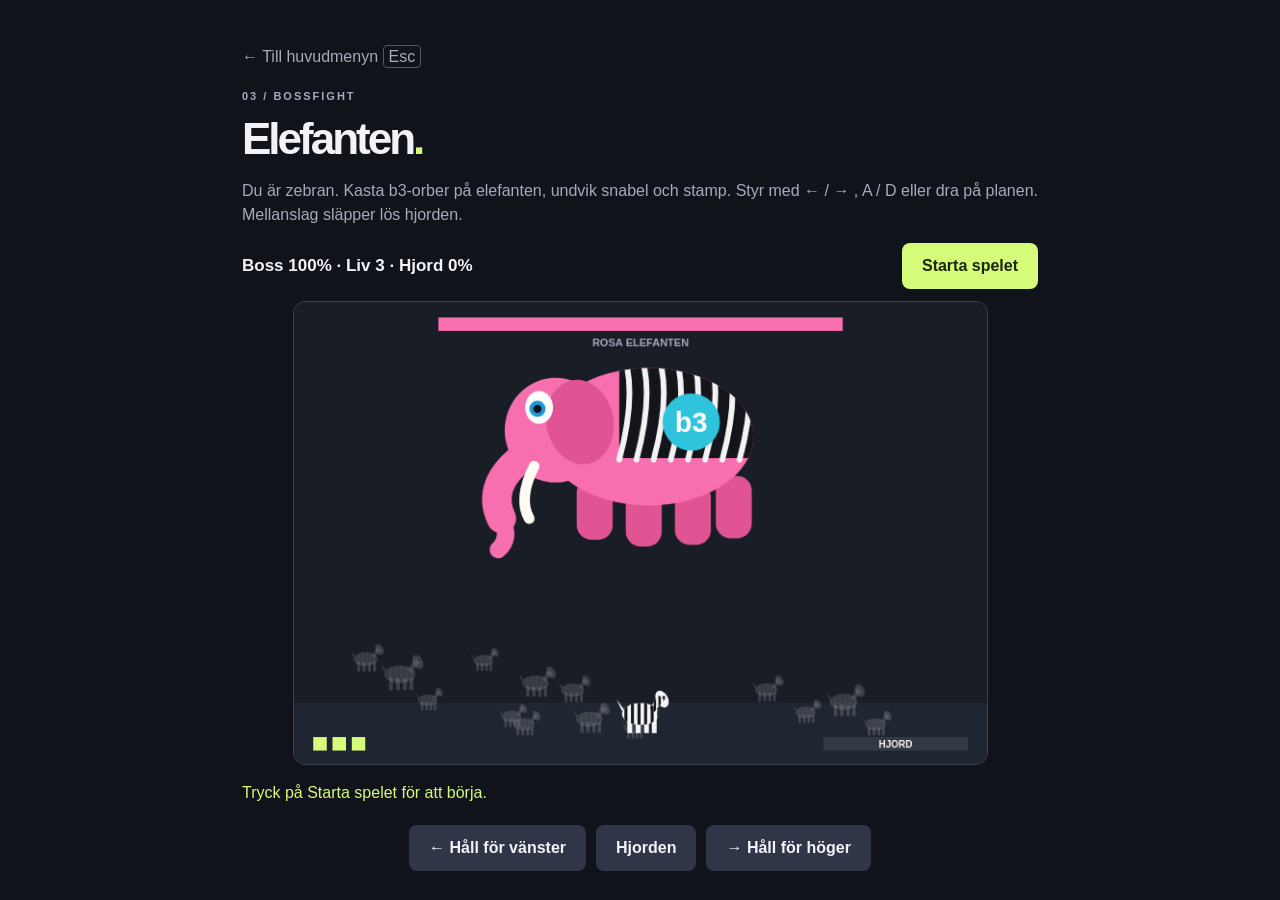
==== games/elefanten/index.html @ 86b00150 "init commit" ====
<!doctype html>
<html lang="sv"><head><meta charset="utf-8"><meta name="viewport" content="width=device-width, initial-scale=1"><title>Elefanten · B3 Vibe</title><link rel="stylesheet" href="../../style.css"><script src="../common.js" defer></script><script src="game.js" defer></script></head><body><main class="game-shell"><a class="back-link" href="../../index.html">← Till huvudmenyn <kbd>Esc</kbd></a><header class="game-header"><p class="eyebrow">03 / BOSSFIGHT</p><h1>Elefanten<span>.</span></h1><p>Du är zebran. Kasta b3-orber på elefanten, undvik snabel och stamp. Styr med ← / → , A / D eller dra på planen. Mellanslag släpper lös hjorden.</p></header><div class="toolbar"><span class="stats">Boss <span id="boss-hp">100</span>% · Liv <span id="lives">3</span> · Hjord <span id="herd">0</span>%</span><button class="primary" id="start">Starta spelet</button></div><canvas id="board" width="720" height="480" aria-label="Bossfight mot en stor rosa elefant. Styr zebran i sidled med piltangenterna."></canvas><p id="status" role="status">Tryck på Starta spelet för att börja.</p><div class="touch-controls" aria-label="Styrning"><button class="control" data-move="left" aria-label="Flytta vänster">← Håll för vänster</button><button class="control" id="herd-button" aria-label="Kalla på hjorden">Hjorden</button><button class="control" data-move="right" aria-label="Flytta höger">→ Håll för höger</button></div></main></body></html>
---- style.css ----
:root{color-scheme:dark;--bg:#11131b;--panel:#1b1e29;--text:#f3f3f7;--muted:#a6aabb;--lime:#d5fb78;--purple:#b9a0ff;--orange:#ffb18b;--pink:#f76fae;--teal:#2fc4dc}
*{box-sizing:border-box}body{margin:0;background:var(--bg);color:var(--text);font-family:Arial,Helvetica,sans-serif;line-height:1.5}a{color:inherit;text-decoration:none}button{font:inherit;cursor:pointer}button,a{-webkit-tap-highlight-color:transparent}button:focus-visible,a:focus-visible{outline:3px solid white;outline-offset:5px}.portal,.game-shell{max-width:1160px;margin:auto;padding:32px 32px 24px}.brand{display:flex;align-items:center;justify-content:space-between;gap:16px}.brand a{font-size:25px;font-weight:900;letter-spacing:-1px}.brand a span{color:var(--lime);margin-left:5px}.logo-link{display:block;line-height:0}.logo{display:block;height:40px;width:auto;color:#fff}.badge,.eyebrow{font-size:11px;font-weight:700;letter-spacing:2px}.badge{border:1px solid #3b3f4c;border-radius:20px;padding:7px 12px;color:var(--muted)}.eyebrow{color:var(--lime)}h1{font-size:clamp(40px,6vw,72px);letter-spacing:-3px;line-height:1.06;margin:20px 0}h1 span{color:var(--lime)}.section-title{display:flex;align-items:center;justify-content:space-between;margin-top:56px;margin-bottom:18px}h2{font-size:20px;margin:0}.section-title>span{font-size:12px;color:var(--muted)}.game-grid{display:grid;grid-template-columns:repeat(3,1fr);gap:22px}.game-card{overflow:hidden;background:var(--panel);border:1px solid #303440;border-radius:16px;transition:transform .18s,border-color .18s}.game-card:hover{transform:translateY(-5px);border-color:var(--lime)}.game-art{height:185px;position:relative;overflow:hidden;background:#252f25;background-image:linear-gradient(#ffffff07 1px,transparent 1px),linear-gradient(90deg,#ffffff07 1px,transparent 1px);background-size:24px 24px}.game-art i{position:absolute;display:block}.snake .game-art i{width:25px;height:25px;background:var(--lime);border-radius:5px;left:calc(24% + 24px);top:91px}.snake .game-art i:nth-child(2){left:24%;top:91px}.snake .game-art i:nth-child(3){left:24%;top:67px}.snake .game-art i:nth-child(4){left:24%;top:43px}.snake .game-art i:nth-child(5){left:calc(24% + 48px)}.snake .game-art i:nth-child(6){left:calc(24% + 72px)}.snake .game-art i:nth-child(7){left:calc(24% + 96px)}.snake .game-art i:last-child{left:72%;top:44px;background:var(--orange);width:16px;height:16px;border-radius:50%}.pong .game-art{background-color:#302a45}.pong .game-art i{display:none}.pong .game-art i:nth-child(1),.pong .game-art i:nth-child(2){display:block;width:9px;height:59px;background:var(--purple);left:20%;top:35px;border-radius:4px}.pong .game-art i:nth-child(2){left:auto;right:20%;top:91px}.pong .game-art i:nth-child(3){display:block;width:14px;height:14px;background:#fff;border-radius:50%;left:58%;top:90px}.pong .game-art:after{content:'';position:absolute;left:50%;height:100%;border-left:2px dashed #ffffff25}.memory .game-art{background-color:#3a2b29;display:grid;grid-template-columns:repeat(4,36px);grid-template-rows:repeat(2,48px);gap:8px;align-content:center;justify-content:center}.memory .game-art i{position:relative;background:var(--orange);border-radius:5px;transform:rotate(-6deg)}.memory .game-art i:nth-child(3n){background:#735a55}.memory .game-art i:after{content:'✦';display:block;text-align:center;color:#48332b;font-size:24px;line-height:48px}.elefanten .game-art{background-color:#3b2532}.elefanten .game-art i{border-radius:13px}.elefanten .game-art i:nth-child(1){width:104px;height:64px;background:var(--pink);left:40%;top:54px}.elefanten .game-art i:nth-child(2){width:62px;height:60px;border-radius:50%;background:var(--pink);left:22%;top:56px}.elefanten .game-art i:nth-child(3){width:15px;height:46px;border-radius:8px;background:var(--pink);left:24%;top:104px;transform:rotate(16deg)}.elefanten .game-art i:nth-child(4){width:62px;height:38px;border-radius:9px;left:calc(40% + 32px);top:56px;background:repeating-linear-gradient(104deg,#14151a 0 7px,#f3f3f6 7px 12px)}.elefanten .game-art i:nth-child(5){width:34px;height:34px;border-radius:50%;background:var(--teal);left:calc(40% + 42px);top:72px;font:700 15px/34px Arial;font-style:normal;color:#fff;text-align:center}.elefanten .game-art i:nth-child(5):after{content:'b3'}.elefanten .game-art i:nth-child(6),.elefanten .game-art i:nth-child(7){width:21px;height:32px;border-radius:0 0 9px 9px;background:#e05494;left:calc(40% + 14px);top:116px}.elefanten .game-art i:nth-child(7){left:calc(40% + 68px)}.elefanten .game-art i:nth-child(8){width:42px;height:23px;border-radius:8px;left:7%;top:134px;background:repeating-linear-gradient(100deg,#14151a 0 5px,#f3f3f6 5px 9px)}.elefanten .eyebrow{color:var(--pink)}.card-body{padding:23px}.card-body .eyebrow{margin:0}.pong .eyebrow{color:var(--purple)}.memory .eyebrow{color:var(--orange)}h3{font-size:29px;margin:8px 0}.card-body>p:not(.eyebrow){font-size:14px;color:var(--muted);min-height:42px}.card-body small{color:var(--muted);font-size:11px}.card-action{display:block;border-top:1px solid #353844;margin-top:20px;padding-top:15px;font-weight:700;font-size:14px}footer{display:flex;justify-content:space-between;gap:20px;margin-top:42px;color:var(--muted);font-size:10px;letter-spacing:1px}kbd{border:1px solid #555965;padding:2px 5px;border-radius:4px;font-family:inherit}body:has(>.game-shell){display:flex;min-height:100dvh}.game-shell{max-width:860px;width:100%}.back-link{display:inline-block;color:var(--muted);padding:8px 0}.game-header h1{font-size:44px;margin:12px 0 8px}.game-header p{color:var(--muted)}.toolbar{display:flex;justify-content:space-between;align-items:center;gap:12px;flex-wrap:wrap;margin:16px 0 12px}.stats{font-size:17px;font-weight:700}.primary,.control{border:0;border-radius:8px;background:var(--lime);color:#1c2510;padding:11px 20px;font-weight:700}.control{background:#303647;color:var(--text);min-width:50px;touch-action:none}canvas{display:block;width:auto;height:auto;max-width:100%;max-height:calc(100dvh - 436px);margin:0 auto;background:#181d26;border:1px solid #3b4250;border-radius:12px;touch-action:none}#status{min-height:28px;color:var(--lime)}.touch-controls{display:flex;gap:10px;justify-content:center;flex-wrap:wrap;margin-top:16px}.memory-board{display:grid;grid-template-columns:repeat(4,1fr);gap:12px;width:100%;max-width:calc((100dvh - 436px)*1.2);margin:0 auto}.memory-card{aspect-ratio:1.2;background:#343042;border:1px solid #5b4f6e;border-radius:12px;color:var(--purple);font-size:clamp(25px,5vw,45px)}.memory-card.revealed{background:#eee7fb;color:#241b30}.memory-card.matched{background:#31442d;border-color:#88ad61;color:var(--lime)}.error{color:var(--orange)}@media(max-width:720px){.game-grid{grid-template-columns:1fr}.portal,.game-shell{padding:24px 20px}.game-art{height:165px}.badge{font-size:8px}footer{flex-direction:column}.section-title{margin-top:38px}.section-title>span{font-size:10px}.memory-board{gap:8px}}
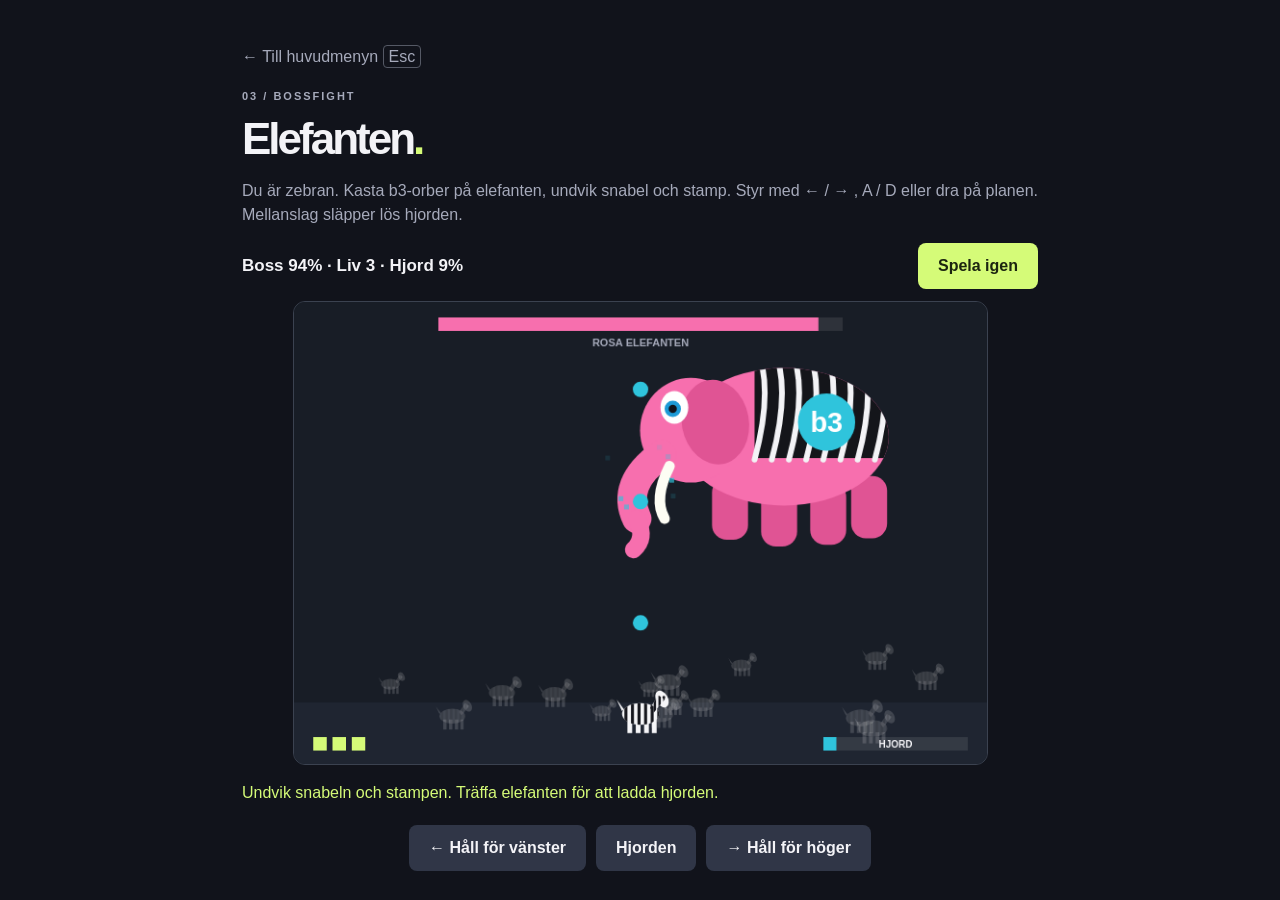
==== commit 8096c463: "add tamagotchi game" ====
--- a/games/elefanten/index.html
+++ b/games/elefanten/index.html
@@ -1,2 +1,2 @@
 <!doctype html>
-<html lang="sv"><head><meta charset="utf-8"><meta name="viewport" content="width=device-width, initial-scale=1"><title>Elefanten · B3 Vibe</title><link rel="stylesheet" href="../../style.css"><script src="../common.js" defer></script><script src="game.js" defer></script></head><body><main class="game-shell"><a class="back-link" href="../../index.html">← Till huvudmenyn <kbd>Esc</kbd></a><header class="game-header"><p class="eyebrow">03 / BOSSFIGHT</p><h1>Elefanten<span>.</span></h1><p>Du är zebran. Kasta b3-orber på elefanten, undvik snabel och stamp. Styr med ← / → , A / D eller dra på planen. Mellanslag släpper lös hjorden.</p></header><div class="toolbar"><span class="stats">Boss <span id="boss-hp">100</span>% · Liv <span id="lives">3</span> · Hjord <span id="herd">0</span>%</span><button class="primary" id="start">Starta spelet</button></div><canvas id="board" width="720" height="480" aria-label="Bossfight mot en stor rosa elefant. Styr zebran i sidled med piltangenterna."></canvas><p id="status" role="status">Tryck på Starta spelet för att börja.</p><div class="touch-controls" aria-label="Styrning"><button class="control" data-move="left" aria-label="Flytta vänster">← Håll för vänster</button><button class="control" id="herd-button" aria-label="Kalla på hjorden">Hjorden</button><button class="control" data-move="right" aria-label="Flytta höger">→ Håll för höger</button></div></main></body></html>
+<html lang="sv"><head><meta charset="utf-8"><meta name="viewport" content="width=device-width, initial-scale=1"><title>Elefanten · B3 Vibe</title><link rel="stylesheet" href="../../style.css"><script src="../common.js" defer></script><script src="game.js" defer></script></head><body><main class="game-shell"><a class="back-link" href="../../index.html">← Till huvudmenyn <kbd>Esc</kbd></a><header class="game-header"><p class="eyebrow">03 / BOSSFIGHT</p><h1>Elefanten<span>.</span></h1><p>Du är zebran. Kasta b3-orber på elefanten, undvik snabel och stamp. Styr med ← / → , A / D eller dra på planen. Mellanslag släpper lös hjorden.</p></header><div class="toolbar"><span class="stats">Boss <span id="boss-hp">100</span>% · Liv <span id="lives">3</span> · Hjord <span id="herd">0</span>%</span><button class="primary" id="start">Spela igen</button></div><canvas id="board" width="720" height="480" aria-label="Bossfight mot en stor rosa elefant. Styr zebran i sidled med piltangenterna."></canvas><p id="status" role="status">Undvik snabeln och stampen. Träffa elefanten för att ladda hjorden.</p><div class="touch-controls" aria-label="Styrning"><button class="control" data-move="left" aria-label="Flytta vänster">← Håll för vänster</button><button class="control" id="herd-button" aria-label="Kalla på hjorden">Hjorden</button><button class="control" data-move="right" aria-label="Flytta höger">→ Håll för höger</button></div></main></body></html>
--- a/style.css
+++ b/style.css
@@ -1,2 +1,2 @@
 :root{color-scheme:dark;--bg:#11131b;--panel:#1b1e29;--text:#f3f3f7;--muted:#a6aabb;--lime:#d5fb78;--purple:#b9a0ff;--orange:#ffb18b;--pink:#f76fae;--teal:#2fc4dc}
-*{box-sizing:border-box}body{margin:0;background:var(--bg);color:var(--text);font-family:Arial,Helvetica,sans-serif;line-height:1.5}a{color:inherit;text-decoration:none}button{font:inherit;cursor:pointer}button,a{-webkit-tap-highlight-color:transparent}button:focus-visible,a:focus-visible{outline:3px solid white;outline-offset:5px}.portal,.game-shell{max-width:1160px;margin:auto;padding:32px 32px 24px}.brand{display:flex;align-items:center;justify-content:space-between;gap:16px}.brand a{font-size:25px;font-weight:900;letter-spacing:-1px}.brand a span{color:var(--lime);margin-left:5px}.logo-link{display:block;line-height:0}.logo{display:block;height:40px;width:auto;color:#fff}.badge,.eyebrow{font-size:11px;font-weight:700;letter-spacing:2px}.badge{border:1px solid #3b3f4c;border-radius:20px;padding:7px 12px;color:var(--muted)}.eyebrow{color:var(--lime)}h1{font-size:clamp(40px,6vw,72px);letter-spacing:-3px;line-height:1.06;margin:20px 0}h1 span{color:var(--lime)}.section-title{display:flex;align-items:center;justify-content:space-between;margin-top:56px;margin-bottom:18px}h2{font-size:20px;margin:0}.section-title>span{font-size:12px;color:var(--muted)}.game-grid{display:grid;grid-template-columns:repeat(3,1fr);gap:22px}.game-card{overflow:hidden;background:var(--panel);border:1px solid #303440;border-radius:16px;transition:transform .18s,border-color .18s}.game-card:hover{transform:translateY(-5px);border-color:var(--lime)}.game-art{height:185px;position:relative;overflow:hidden;background:#252f25;background-image:linear-gradient(#ffffff07 1px,transparent 1px),linear-gradient(90deg,#ffffff07 1px,transparent 1px);background-size:24px 24px}.game-art i{position:absolute;display:block}.snake .game-art i{width:25px;height:25px;background:var(--lime);border-radius:5px;left:calc(24% + 24px);top:91px}.snake .game-art i:nth-child(2){left:24%;top:91px}.snake .game-art i:nth-child(3){left:24%;top:67px}.snake .game-art i:nth-child(4){left:24%;top:43px}.snake .game-art i:nth-child(5){left:calc(24% + 48px)}.snake .game-art i:nth-child(6){left:calc(24% + 72px)}.snake .game-art i:nth-child(7){left:calc(24% + 96px)}.snake .game-art i:last-child{left:72%;top:44px;background:var(--orange);width:16px;height:16px;border-radius:50%}.pong .game-art{background-color:#302a45}.pong .game-art i{display:none}.pong .game-art i:nth-child(1),.pong .game-art i:nth-child(2){display:block;width:9px;height:59px;background:var(--purple);left:20%;top:35px;border-radius:4px}.pong .game-art i:nth-child(2){left:auto;right:20%;top:91px}.pong .game-art i:nth-child(3){display:block;width:14px;height:14px;background:#fff;border-radius:50%;left:58%;top:90px}.pong .game-art:after{content:'';position:absolute;left:50%;height:100%;border-left:2px dashed #ffffff25}.memory .game-art{background-color:#3a2b29;display:grid;grid-template-columns:repeat(4,36px);grid-template-rows:repeat(2,48px);gap:8px;align-content:center;justify-content:center}.memory .game-art i{position:relative;background:var(--orange);border-radius:5px;transform:rotate(-6deg)}.memory .game-art i:nth-child(3n){background:#735a55}.memory .game-art i:after{content:'✦';display:block;text-align:center;color:#48332b;font-size:24px;line-height:48px}.elefanten .game-art{background-color:#3b2532}.elefanten .game-art i{border-radius:13px}.elefanten .game-art i:nth-child(1){width:104px;height:64px;background:var(--pink);left:40%;top:54px}.elefanten .game-art i:nth-child(2){width:62px;height:60px;border-radius:50%;background:var(--pink);left:22%;top:56px}.elefanten .game-art i:nth-child(3){width:15px;height:46px;border-radius:8px;background:var(--pink);left:24%;top:104px;transform:rotate(16deg)}.elefanten .game-art i:nth-child(4){width:62px;height:38px;border-radius:9px;left:calc(40% + 32px);top:56px;background:repeating-linear-gradient(104deg,#14151a 0 7px,#f3f3f6 7px 12px)}.elefanten .game-art i:nth-child(5){width:34px;height:34px;border-radius:50%;background:var(--teal);left:calc(40% + 42px);top:72px;font:700 15px/34px Arial;font-style:normal;color:#fff;text-align:center}.elefanten .game-art i:nth-child(5):after{content:'b3'}.elefanten .game-art i:nth-child(6),.elefanten .game-art i:nth-child(7){width:21px;height:32px;border-radius:0 0 9px 9px;background:#e05494;left:calc(40% + 14px);top:116px}.elefanten .game-art i:nth-child(7){left:calc(40% + 68px)}.elefanten .game-art i:nth-child(8){width:42px;height:23px;border-radius:8px;left:7%;top:134px;background:repeating-linear-gradient(100deg,#14151a 0 5px,#f3f3f6 5px 9px)}.elefanten .eyebrow{color:var(--pink)}.card-body{padding:23px}.card-body .eyebrow{margin:0}.pong .eyebrow{color:var(--purple)}.memory .eyebrow{color:var(--orange)}h3{font-size:29px;margin:8px 0}.card-body>p:not(.eyebrow){font-size:14px;color:var(--muted);min-height:42px}.card-body small{color:var(--muted);font-size:11px}.card-action{display:block;border-top:1px solid #353844;margin-top:20px;padding-top:15px;font-weight:700;font-size:14px}footer{display:flex;justify-content:space-between;gap:20px;margin-top:42px;color:var(--muted);font-size:10px;letter-spacing:1px}kbd{border:1px solid #555965;padding:2px 5px;border-radius:4px;font-family:inherit}body:has(>.game-shell){display:flex;min-height:100dvh}.game-shell{max-width:860px;width:100%}.back-link{display:inline-block;color:var(--muted);padding:8px 0}.game-header h1{font-size:44px;margin:12px 0 8px}.game-header p{color:var(--muted)}.toolbar{display:flex;justify-content:space-between;align-items:center;gap:12px;flex-wrap:wrap;margin:16px 0 12px}.stats{font-size:17px;font-weight:700}.primary,.control{border:0;border-radius:8px;background:var(--lime);color:#1c2510;padding:11px 20px;font-weight:700}.control{background:#303647;color:var(--text);min-width:50px;touch-action:none}canvas{display:block;width:auto;height:auto;max-width:100%;max-height:calc(100dvh - 436px);margin:0 auto;background:#181d26;border:1px solid #3b4250;border-radius:12px;touch-action:none}#status{min-height:28px;color:var(--lime)}.touch-controls{display:flex;gap:10px;justify-content:center;flex-wrap:wrap;margin-top:16px}.memory-board{display:grid;grid-template-columns:repeat(4,1fr);gap:12px;width:100%;max-width:calc((100dvh - 436px)*1.2);margin:0 auto}.memory-card{aspect-ratio:1.2;background:#343042;border:1px solid #5b4f6e;border-radius:12px;color:var(--purple);font-size:clamp(25px,5vw,45px)}.memory-card.revealed{background:#eee7fb;color:#241b30}.memory-card.matched{background:#31442d;border-color:#88ad61;color:var(--lime)}.error{color:var(--orange)}@media(max-width:720px){.game-grid{grid-template-columns:1fr}.portal,.game-shell{padding:24px 20px}.game-art{height:165px}.badge{font-size:8px}footer{flex-direction:column}.section-title{margin-top:38px}.section-title>span{font-size:10px}.memory-board{gap:8px}}
+*{box-sizing:border-box}body{margin:0;background:var(--bg);color:var(--text);font-family:Arial,Helvetica,sans-serif;line-height:1.5}a{color:inherit;text-decoration:none}button{font:inherit;cursor:pointer}button,a{-webkit-tap-highlight-color:transparent}button:focus-visible,a:focus-visible{outline:3px solid white;outline-offset:5px}.portal,.game-shell{max-width:1160px;margin:auto;padding:32px 32px 24px}.brand{display:flex;align-items:center;justify-content:space-between;gap:16px}.brand a{font-size:25px;font-weight:900;letter-spacing:-1px}.brand a span{color:var(--lime);margin-left:5px}.logo-link{display:block;line-height:0}.logo{display:block;height:40px;width:auto;color:#fff}.badge,.eyebrow{font-size:11px;font-weight:700;letter-spacing:2px}.badge{border:1px solid #3b3f4c;border-radius:20px;padding:7px 12px;color:var(--muted)}.eyebrow{color:var(--lime)}h1{font-size:clamp(40px,6vw,72px);letter-spacing:-3px;line-height:1.06;margin:20px 0}h1 span{color:var(--lime)}.section-title{display:flex;align-items:center;justify-content:space-between;margin-top:56px;margin-bottom:18px}h2{font-size:20px;margin:0}.section-title>span{font-size:12px;color:var(--muted)}.game-grid{display:grid;grid-template-columns:repeat(3,1fr);gap:22px}.game-card{overflow:hidden;background:var(--panel);border:1px solid #303440;border-radius:16px;transition:transform .18s,border-color .18s}.game-card:hover{transform:translateY(-5px);border-color:var(--lime)}.game-art{height:185px;position:relative;overflow:hidden;background:#252f25;background-image:linear-gradient(#ffffff07 1px,transparent 1px),linear-gradient(90deg,#ffffff07 1px,transparent 1px);background-size:24px 24px}.game-art i{position:absolute;display:block}.snake .game-art i{width:25px;height:25px;background:var(--lime);border-radius:5px;left:calc(24% + 24px);top:91px}.snake .game-art i:nth-child(2){left:24%;top:91px}.snake .game-art i:nth-child(3){left:24%;top:67px}.snake .game-art i:nth-child(4){left:24%;top:43px}.snake .game-art i:nth-child(5){left:calc(24% + 48px)}.snake .game-art i:nth-child(6){left:calc(24% + 72px)}.snake .game-art i:nth-child(7){left:calc(24% + 96px)}.snake .game-art i:last-child{left:72%;top:44px;background:var(--orange);width:16px;height:16px;border-radius:50%}.pong .game-art{background-color:#302a45}.pong .game-art i{display:none}.pong .game-art i:nth-child(1),.pong .game-art i:nth-child(2){display:block;width:9px;height:59px;background:var(--purple);left:20%;top:35px;border-radius:4px}.pong .game-art i:nth-child(2){left:auto;right:20%;top:91px}.pong .game-art i:nth-child(3){display:block;width:14px;height:14px;background:#fff;border-radius:50%;left:58%;top:90px}.pong .game-art:after{content:'';position:absolute;left:50%;height:100%;border-left:2px dashed #ffffff25}.memory .game-art{background-color:#3a2b29;display:grid;grid-template-columns:repeat(4,36px);grid-template-rows:repeat(2,48px);gap:8px;align-content:center;justify-content:center}.memory .game-art i{position:relative;background:var(--orange);border-radius:5px;transform:rotate(-6deg)}.memory .game-art i:nth-child(3n){background:#735a55}.memory .game-art i:after{content:'✦';display:block;text-align:center;color:#48332b;font-size:24px;line-height:48px}.elefanten .game-art{background-color:#3b2532}.elefanten .game-art i{border-radius:13px}.elefanten .game-art i:nth-child(1){width:104px;height:64px;background:var(--pink);left:40%;top:54px}.elefanten .game-art i:nth-child(2){width:62px;height:60px;border-radius:50%;background:var(--pink);left:22%;top:56px}.elefanten .game-art i:nth-child(3){width:15px;height:46px;border-radius:8px;background:var(--pink);left:24%;top:104px;transform:rotate(16deg)}.elefanten .game-art i:nth-child(4){width:62px;height:38px;border-radius:9px;left:calc(40% + 32px);top:56px;background:repeating-linear-gradient(104deg,#14151a 0 7px,#f3f3f6 7px 12px)}.elefanten .game-art i:nth-child(5){width:34px;height:34px;border-radius:50%;background:var(--teal);left:calc(40% + 42px);top:72px;font:700 15px/34px Arial;font-style:normal;color:#fff;text-align:center}.elefanten .game-art i:nth-child(5):after{content:'b3'}.elefanten .game-art i:nth-child(6),.elefanten .game-art i:nth-child(7){width:21px;height:32px;border-radius:0 0 9px 9px;background:#e05494;left:calc(40% + 14px);top:116px}.elefanten .game-art i:nth-child(7){left:calc(40% + 68px)}.elefanten .game-art i:nth-child(8){width:42px;height:23px;border-radius:8px;left:7%;top:134px;background:repeating-linear-gradient(100deg,#14151a 0 5px,#f3f3f6 5px 9px)}.elefanten .eyebrow{color:var(--pink)}.elefantungen .game-art{background-color:#2e2536}.elefantungen .game-art i:nth-child(1){width:86px;height:56px;border-radius:22px;background:var(--pink);left:calc(38% - 7px);top:104px}.elefantungen .game-art i:nth-child(2),.elefantungen .game-art i:nth-child(3){width:34px;height:40px;border-radius:50%;background:#e05494;left:calc(38% - 20px);top:50px}.elefantungen .game-art i:nth-child(3){left:calc(38% + 58px)}.elefantungen .game-art i:nth-child(4){width:72px;height:72px;border-radius:50%;background:var(--pink);left:38%;top:38px}.elefantungen .game-art i:nth-child(5),.elefantungen .game-art i:nth-child(6){width:11px;height:11px;border-radius:50%;background:#14151a;left:calc(38% + 17px);top:64px}.elefantungen .game-art i:nth-child(6){left:calc(38% + 44px)}.elefantungen .game-art i:nth-child(7){width:15px;height:38px;border-radius:8px;background:var(--pink);left:calc(38% + 28px);top:86px}.elefantungen .game-art i:nth-child(8){left:68%;top:44px;color:var(--teal);font:400 30px/1 Arial;font-style:normal}.elefantungen .game-art i:nth-child(8):after{content:'♥'}.elefantungen .eyebrow{color:var(--teal)}.control[disabled]{opacity:.4;cursor:not-allowed}.card-body{padding:23px}.card-body .eyebrow{margin:0}.pong .eyebrow{color:var(--purple)}.memory .eyebrow{color:var(--orange)}h3{font-size:29px;margin:8px 0}.card-body>p:not(.eyebrow){font-size:14px;color:var(--muted);min-height:42px}.card-body small{color:var(--muted);font-size:11px}.card-action{display:block;border-top:1px solid #353844;margin-top:20px;padding-top:15px;font-weight:700;font-size:14px}footer{display:flex;justify-content:space-between;gap:20px;margin-top:42px;color:var(--muted);font-size:10px;letter-spacing:1px}kbd{border:1px solid #555965;padding:2px 5px;border-radius:4px;font-family:inherit}body:has(>.game-shell){display:flex;min-height:100dvh}.game-shell{max-width:860px;width:100%}.back-link{display:inline-block;color:var(--muted);padding:8px 0}.game-header h1{font-size:44px;margin:12px 0 8px}.game-header p{color:var(--muted)}.toolbar{display:flex;justify-content:space-between;align-items:center;gap:12px;flex-wrap:wrap;margin:16px 0 12px}.stats{font-size:17px;font-weight:700}.primary,.control{border:0;border-radius:8px;background:var(--lime);color:#1c2510;padding:11px 20px;font-weight:700}.control{background:#303647;color:var(--text);min-width:50px;touch-action:none}canvas{display:block;width:auto;height:auto;max-width:100%;max-height:calc(100dvh - 436px);margin:0 auto;background:#181d26;border:1px solid #3b4250;border-radius:12px;touch-action:none}#status{min-height:28px;color:var(--lime)}.touch-controls{display:flex;gap:10px;justify-content:center;flex-wrap:wrap;margin-top:16px}.memory-board{display:grid;grid-template-columns:repeat(4,1fr);gap:12px;width:100%;max-width:calc((100dvh - 436px)*1.2);margin:0 auto}.memory-card{aspect-ratio:1.2;background:#343042;border:1px solid #5b4f6e;border-radius:12px;color:var(--purple);font-size:clamp(25px,5vw,45px)}.memory-card.revealed{background:#eee7fb;color:#241b30}.memory-card.matched{background:#31442d;border-color:#88ad61;color:var(--lime)}.error{color:var(--orange)}@media(max-width:720px){.game-grid{grid-template-columns:1fr}.portal,.game-shell{padding:24px 20px}.game-art{height:165px}.badge{font-size:8px}footer{flex-direction:column}.section-title{margin-top:38px}.section-title>span{font-size:10px}.memory-board{gap:8px}}
